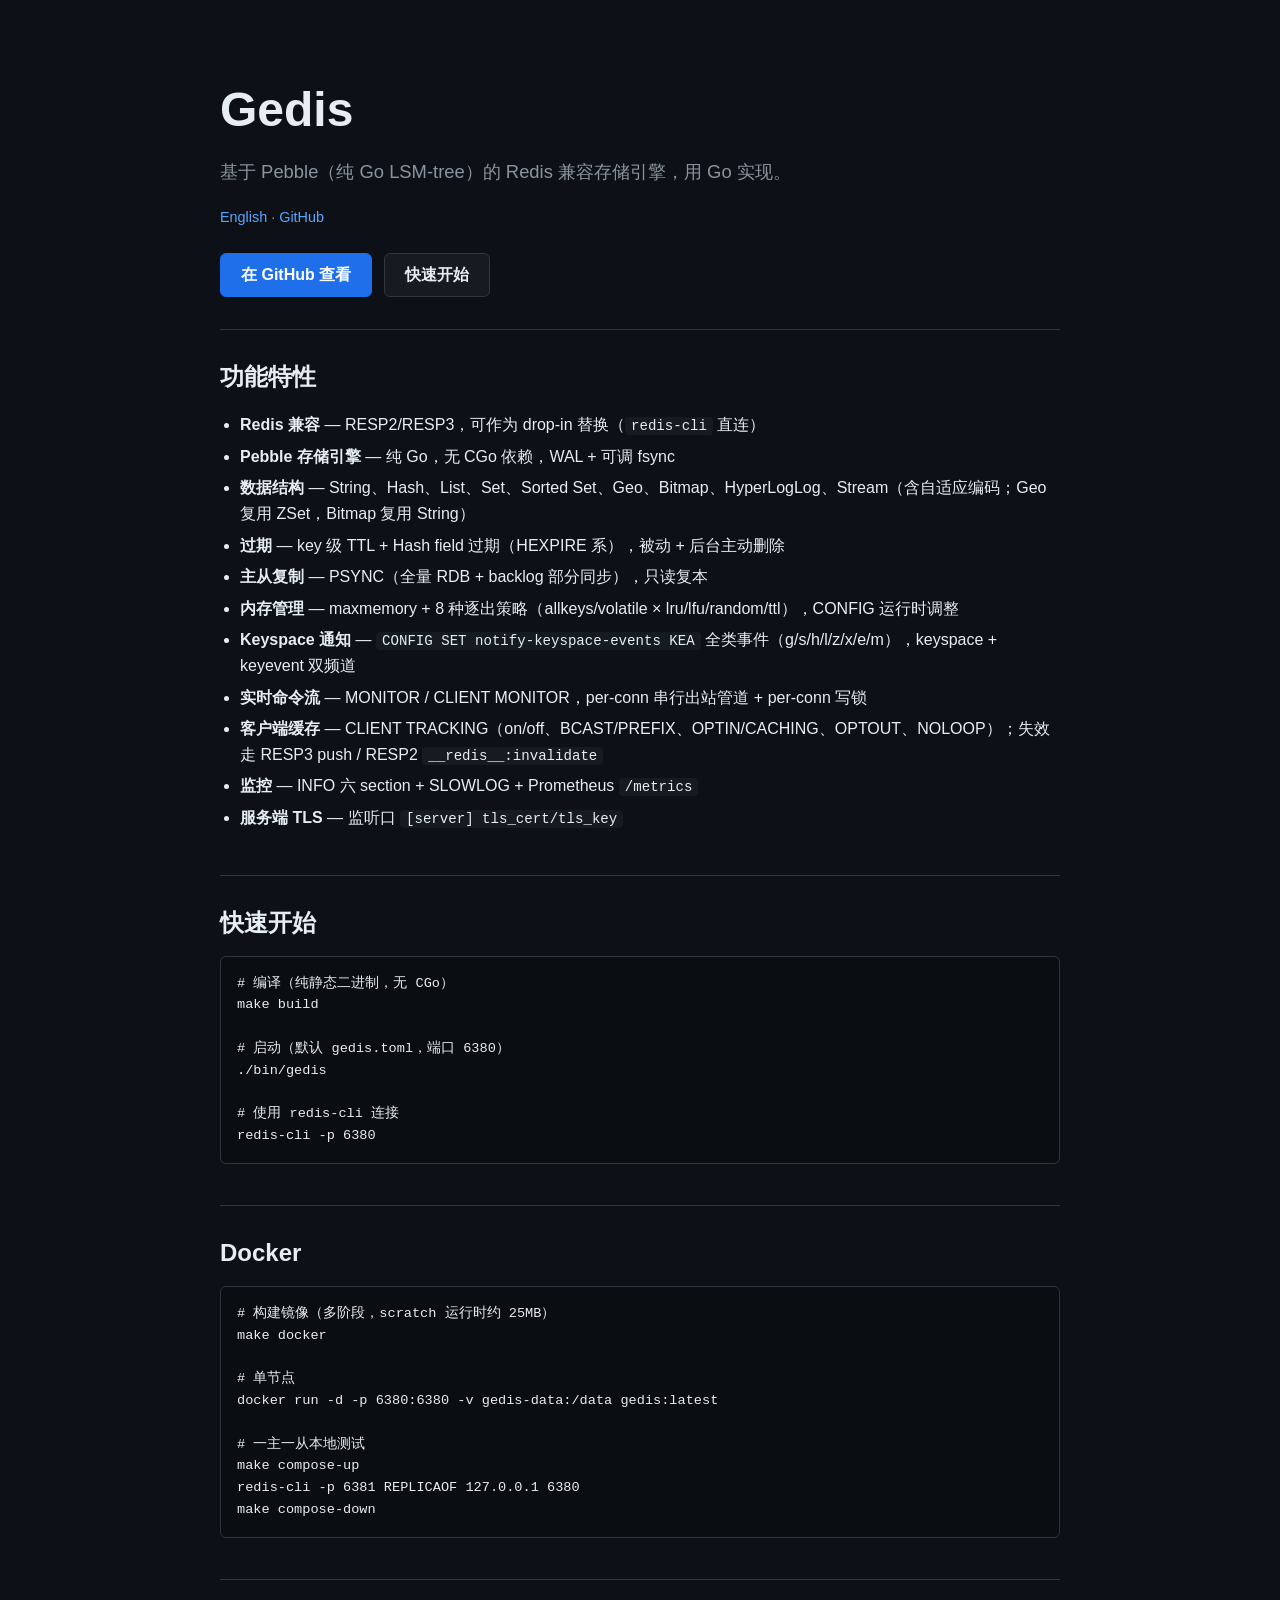
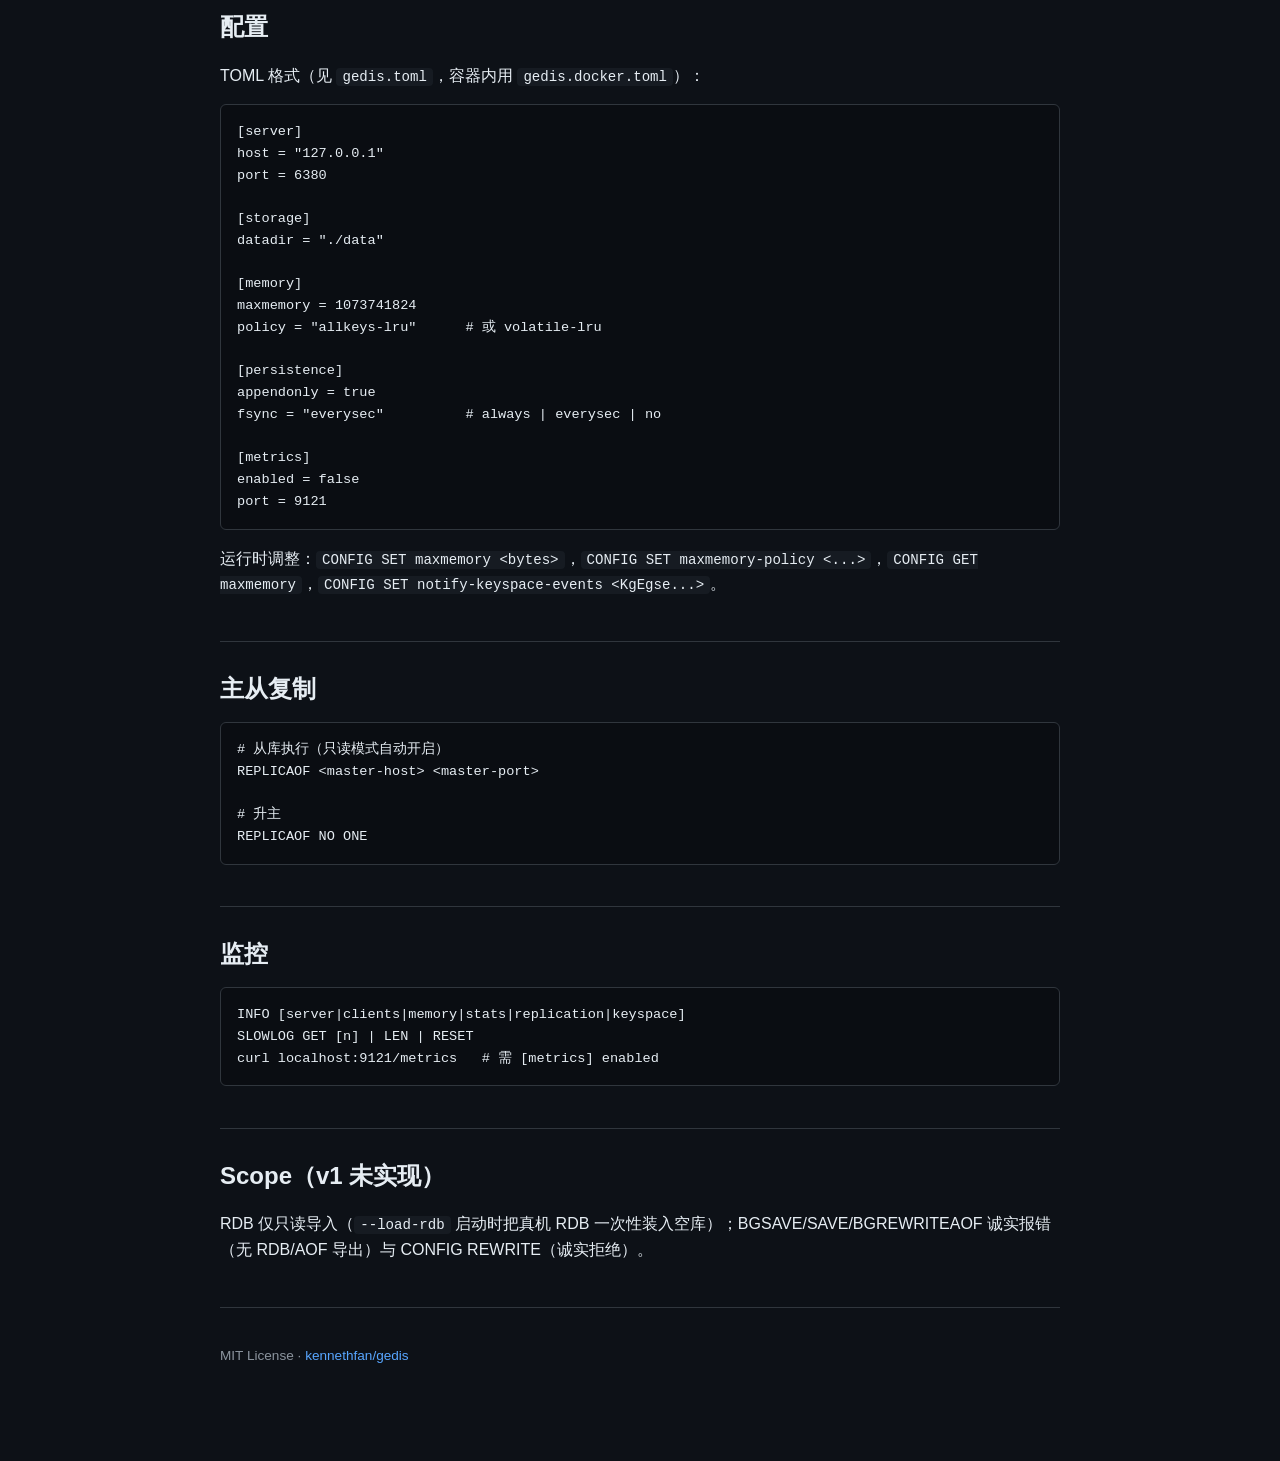
==== website/zh-CN.html @ 024cc42e "docs: add bilingual static website with GitHub Pages deploy workflow" ====
<!DOCTYPE html>
<html lang="zh-CN">
<head>
<meta charset="utf-8">
<meta name="viewport" content="width=device-width, initial-scale=1">
<title>Gedis — 基于 Go 的 Redis 兼容存储引擎</title>
<link rel="stylesheet" href="styles.css">
</head>
<body>
<div class="wrap">

<header class="hero">
<h1>Gedis</h1>
<p class="tagline">基于 Pebble（纯 Go LSM-tree）的 Redis 兼容存储引擎，用 Go 实现。</p>
<nav class="lang"><a href="index.html">English</a> · <a href="https://github.com/kennethfan/gedis">GitHub</a></nav>
<div class="btn-row">
<a class="btn primary" href="https://github.com/kennethfan/gedis">在 GitHub 查看</a>
<a class="btn" href="#quick-start">快速开始</a>
</div>
</header>

<section>
<h2>功能特性</h2>
<ul class="features">
<li><strong>Redis 兼容</strong> — RESP2/RESP3，可作为 drop-in 替换（<code>redis-cli</code> 直连）</li>
<li><strong>Pebble 存储引擎</strong> — 纯 Go，无 CGo 依赖，WAL + 可调 fsync</li>
<li><strong>数据结构</strong> — String、Hash、List、Set、Sorted Set、Geo、Bitmap、HyperLogLog、Stream（含自适应编码；Geo 复用 ZSet，Bitmap 复用 String）</li>
<li><strong>过期</strong> — key 级 TTL + Hash field 过期（HEXPIRE 系），被动 + 后台主动删除</li>
<li><strong>主从复制</strong> — PSYNC（全量 RDB + backlog 部分同步），只读复本</li>
<li><strong>内存管理</strong> — maxmemory + 8 种逐出策略（allkeys/volatile × lru/lfu/random/ttl），CONFIG 运行时调整</li>
<li><strong>Keyspace 通知</strong> — <code>CONFIG SET notify-keyspace-events KEA</code> 全类事件（g/s/h/l/z/x/e/m），keyspace + keyevent 双频道</li>
<li><strong>实时命令流</strong> — MONITOR / CLIENT MONITOR，per-conn 串行出站管道 + per-conn 写锁</li>
<li><strong>客户端缓存</strong> — CLIENT TRACKING（on/off、BCAST/PREFIX、OPTIN/CACHING、OPTOUT、NOLOOP）；失效走 RESP3 push / RESP2 <code>__redis__:invalidate</code></li>
<li><strong>监控</strong> — INFO 六 section + SLOWLOG + Prometheus <code>/metrics</code></li>
<li><strong>服务端 TLS</strong> — 监听口 <code>[server] tls_cert/tls_key</code></li>
</ul>
</section>

<section id="quick-start">
<h2>快速开始</h2>
<pre><code># 编译（纯静态二进制，无 CGo）
make build

# 启动（默认 gedis.toml，端口 6380）
./bin/gedis

# 使用 redis-cli 连接
redis-cli -p 6380</code></pre>
</section>

<section>
<h2>Docker</h2>
<pre><code># 构建镜像（多阶段，scratch 运行时约 25MB）
make docker

# 单节点
docker run -d -p 6380:6380 -v gedis-data:/data gedis:latest

# 一主一从本地测试
make compose-up
redis-cli -p 6381 REPLICAOF 127.0.0.1 6380
make compose-down</code></pre>
</section>

<section>
<h2>配置</h2>
<p>TOML 格式（见 <code>gedis.toml</code>，容器内用 <code>gedis.docker.toml</code>）：</p>
<pre><code>[server]
host = "127.0.0.1"
port = 6380

[storage]
datadir = "./data"

[memory]
maxmemory = 1073741824
policy = "allkeys-lru"      # 或 volatile-lru

[persistence]
appendonly = true
fsync = "everysec"          # always | everysec | no

[metrics]
enabled = false
port = 9121</code></pre>
<p>运行时调整：<code>CONFIG SET maxmemory &lt;bytes&gt;</code>，<code>CONFIG SET maxmemory-policy &lt;...&gt;</code>，<code>CONFIG GET maxmemory</code>，<code>CONFIG SET notify-keyspace-events &lt;KgEgse...&gt;</code>。</p>
</section>

<section>
<h2>主从复制</h2>
<pre><code># 从库执行（只读模式自动开启）
REPLICAOF &lt;master-host&gt; &lt;master-port&gt;

# 升主
REPLICAOF NO ONE</code></pre>
</section>

<section>
<h2>监控</h2>
<pre><code>INFO [server|clients|memory|stats|replication|keyspace]
SLOWLOG GET [n] | LEN | RESET
curl localhost:9121/metrics   # 需 [metrics] enabled</code></pre>
</section>

<section>
<h2>Scope（v1 未实现）</h2>
<p>RDB 仅只读导入（<code>--load-rdb</code> 启动时把真机 RDB 一次性装入空库）；BGSAVE/SAVE/BGREWRITEAOF 诚实报错（无 RDB/AOF 导出）与 CONFIG REWRITE（诚实拒绝）。</p>
</section>

<footer>
<p>MIT License · <a href="https://github.com/kennethfan/gedis">kennethfan/gedis</a></p>
</footer>

</div>
</body>
</html>
---- website/styles.css ----
:root {
  --bg: #0d1117;
  --panel: #161b22;
  --border: #30363d;
  --text: #e6edf3;
  --muted: #8b949e;
  --accent: #58a6ff;
  --code-bg: #0a0d12;
}

* { box-sizing: border-box; }

body {
  margin: 0;
  background: var(--bg);
  color: var(--text);
  font-family: -apple-system, BlinkMacSystemFont, "Segoe UI", Helvetica, Arial, sans-serif;
  line-height: 1.6;
}

a { color: var(--accent); text-decoration: none; }
a:hover { text-decoration: underline; }

.wrap { max-width: 880px; margin: 0 auto; padding: 0 20px 80px; }

header.hero {
  padding: 72px 0 32px;
  border-bottom: 1px solid var(--border);
}

header.hero h1 { font-size: 3rem; margin: 0 0 8px; }
header.hero p.tagline { color: var(--muted); font-size: 1.15rem; margin: 0 0 20px; }

nav.lang { font-size: 0.9rem; color: var(--muted); margin-bottom: 24px; }

.btn-row { display: flex; gap: 12px; flex-wrap: wrap; }

.btn {
  display: inline-block;
  padding: 8px 20px;
  border: 1px solid var(--border);
  border-radius: 6px;
  background: var(--panel);
  color: var(--text);
  font-weight: 600;
}
.btn.primary { background: #1f6feb; border-color: #1f6feb; color: #fff; }
.btn:hover { text-decoration: none; filter: brightness(1.15); }

section { padding: 28px 0; border-bottom: 1px solid var(--border); }
section:last-child { border-bottom: none; }
h2 { font-size: 1.5rem; margin: 0 0 12px; }
ul.features { padding-left: 20px; }
ul.features li { margin: 6px 0; }

pre {
  background: var(--code-bg);
  border: 1px solid var(--border);
  border-radius: 6px;
  padding: 16px;
  overflow-x: auto;
  font-size: 0.85rem;
}
code { font-family: ui-monospace, SFMono-Regular, Menlo, Consolas, monospace; }
p code, li code { background: var(--panel); padding: 1px 6px; border-radius: 4px; font-size: 0.88em; }

footer { color: var(--muted); font-size: 0.85rem; padding-top: 24px; }

@media (max-width: 600px) {
  header.hero h1 { font-size: 2.2rem; }
}
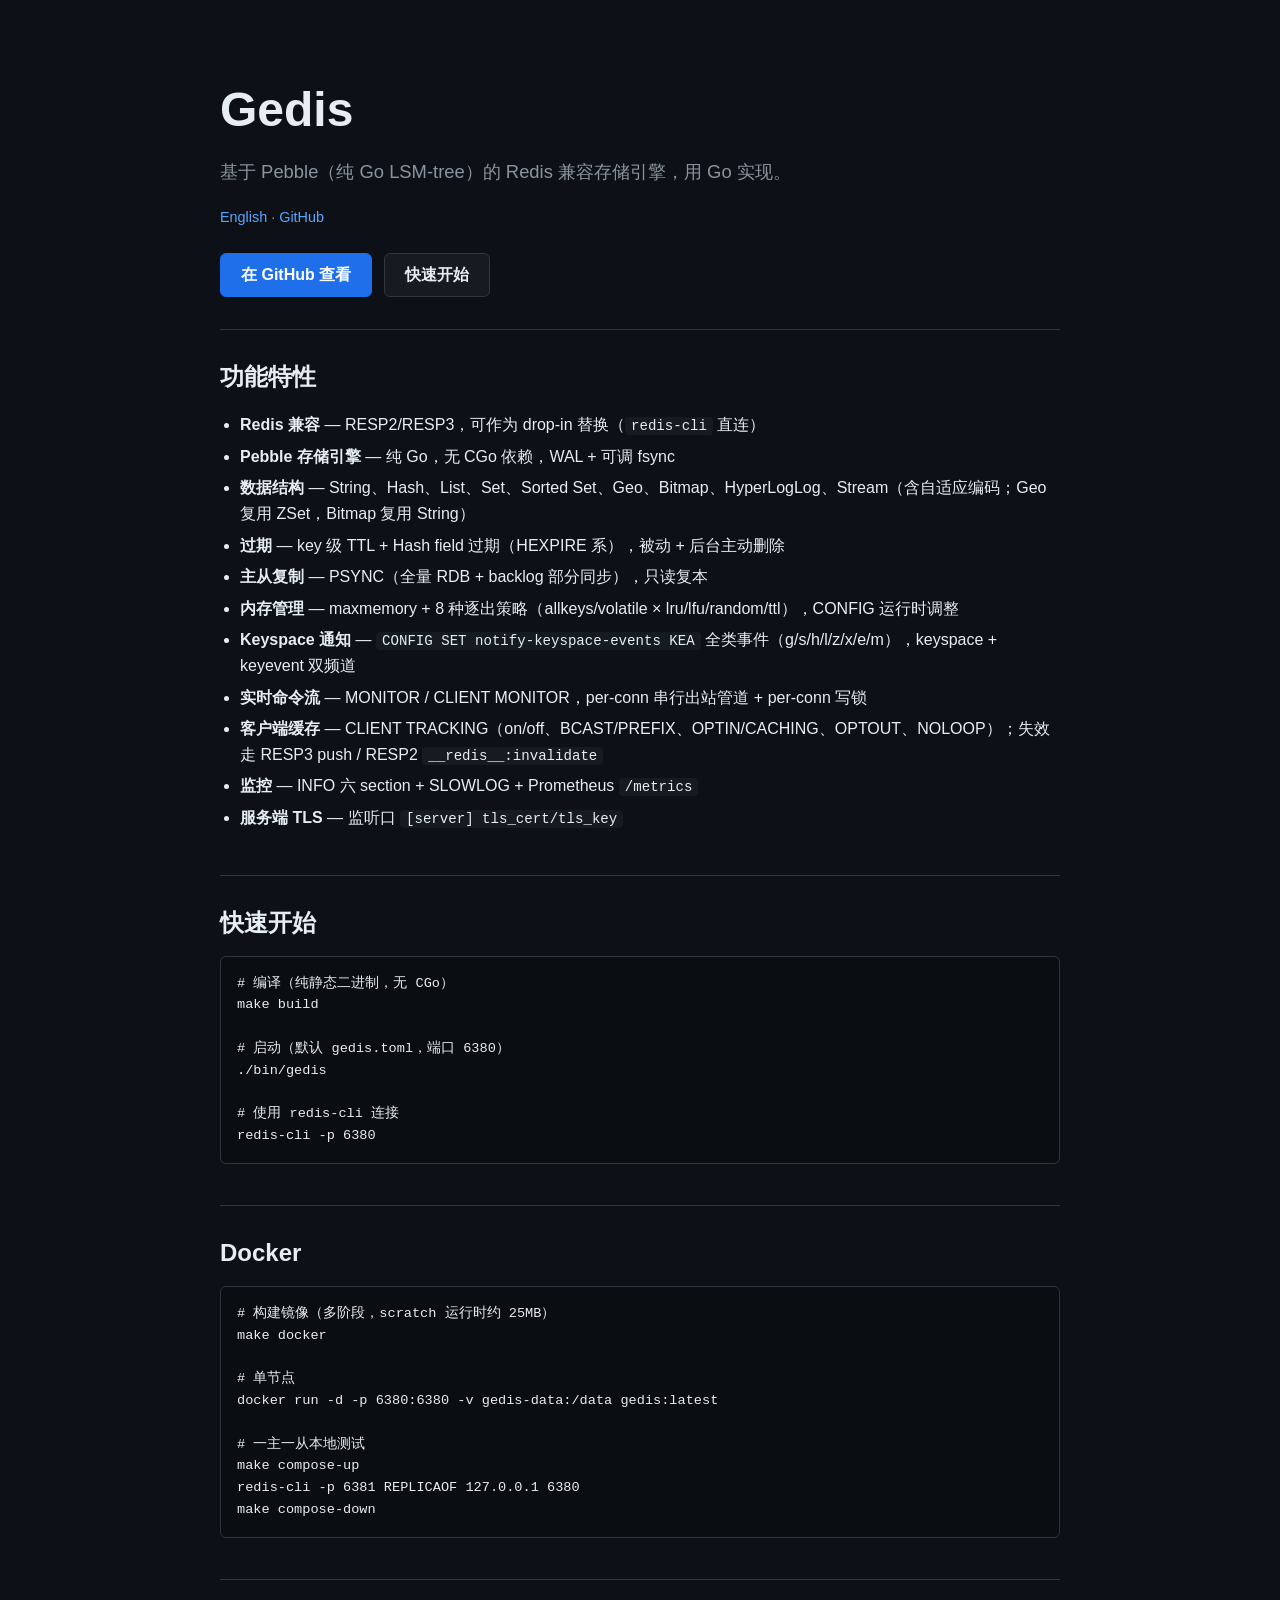
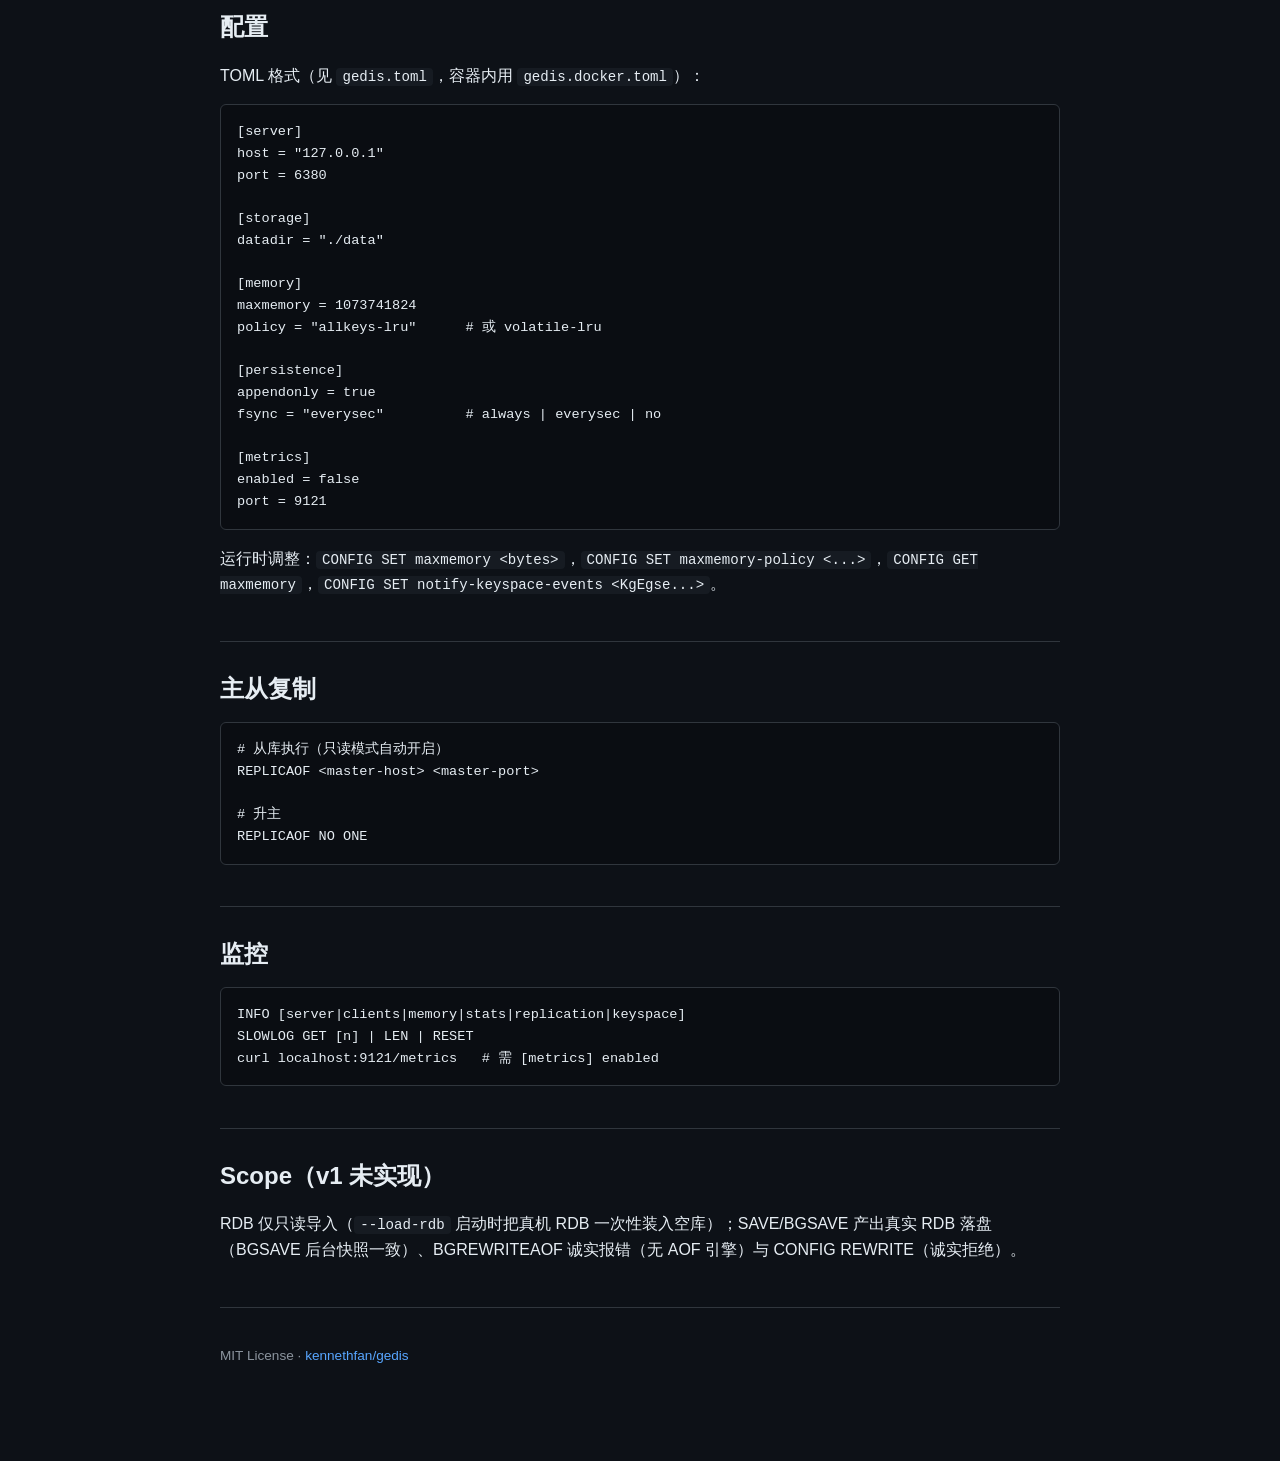
==== commit 6f024c7a: "Phase 10 P2：RDB 导出 + SAVE/BGSAVE 接线，路线图全收官 P2a（RDB 导出）：internal/rdb/export.go 七类型编码器 （string/list/se" ====
--- a/website/zh-CN.html
+++ b/website/zh-CN.html
@@ -104,7 +104,7 @@
 
 <section>
 <h2>Scope（v1 未实现）</h2>
-<p>RDB 仅只读导入（<code>--load-rdb</code> 启动时把真机 RDB 一次性装入空库）；BGSAVE/SAVE/BGREWRITEAOF 诚实报错（无 RDB/AOF 导出）与 CONFIG REWRITE（诚实拒绝）。</p>
+<p>RDB 仅只读导入（<code>--load-rdb</code> 启动时把真机 RDB 一次性装入空库）；SAVE/BGSAVE 产出真实 RDB 落盘（BGSAVE 后台快照一致）、BGREWRITEAOF 诚实报错（无 AOF 引擎）与 CONFIG REWRITE（诚实拒绝）。</p>
 </section>
 
 <footer>
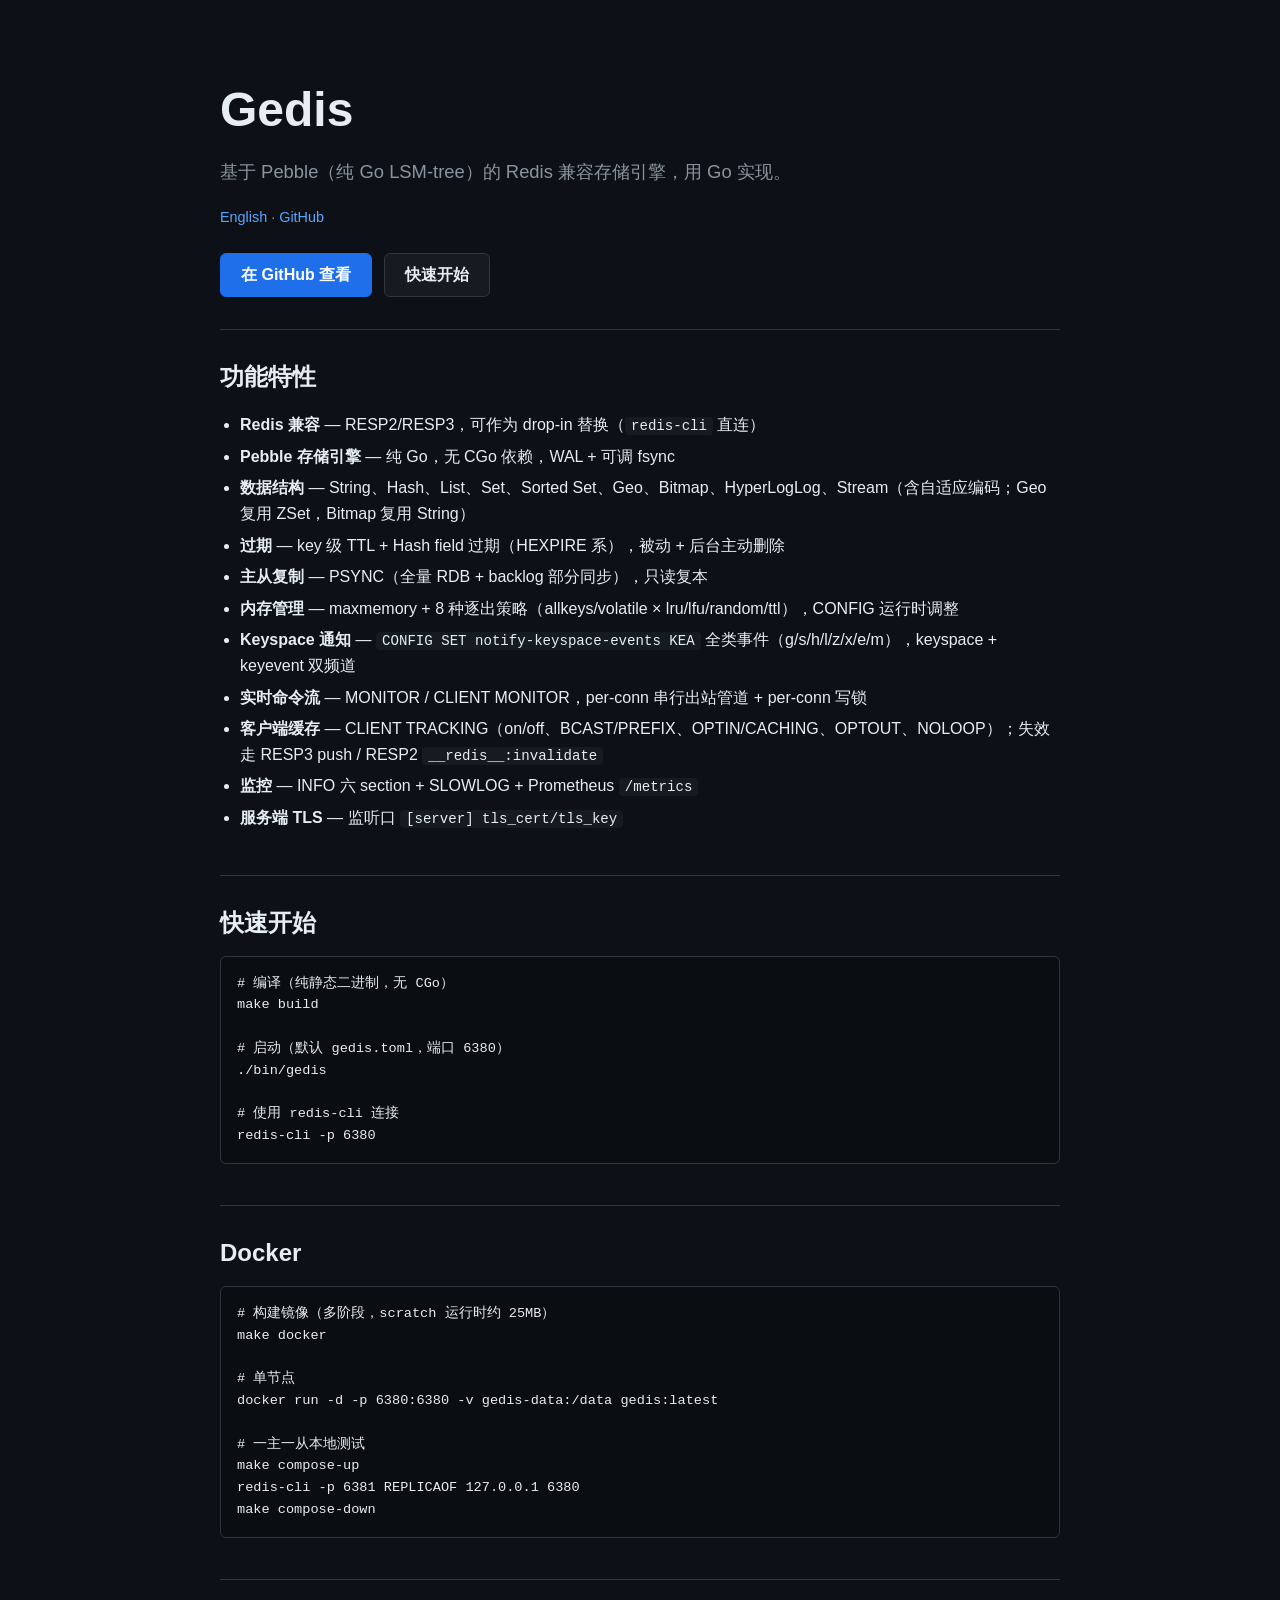
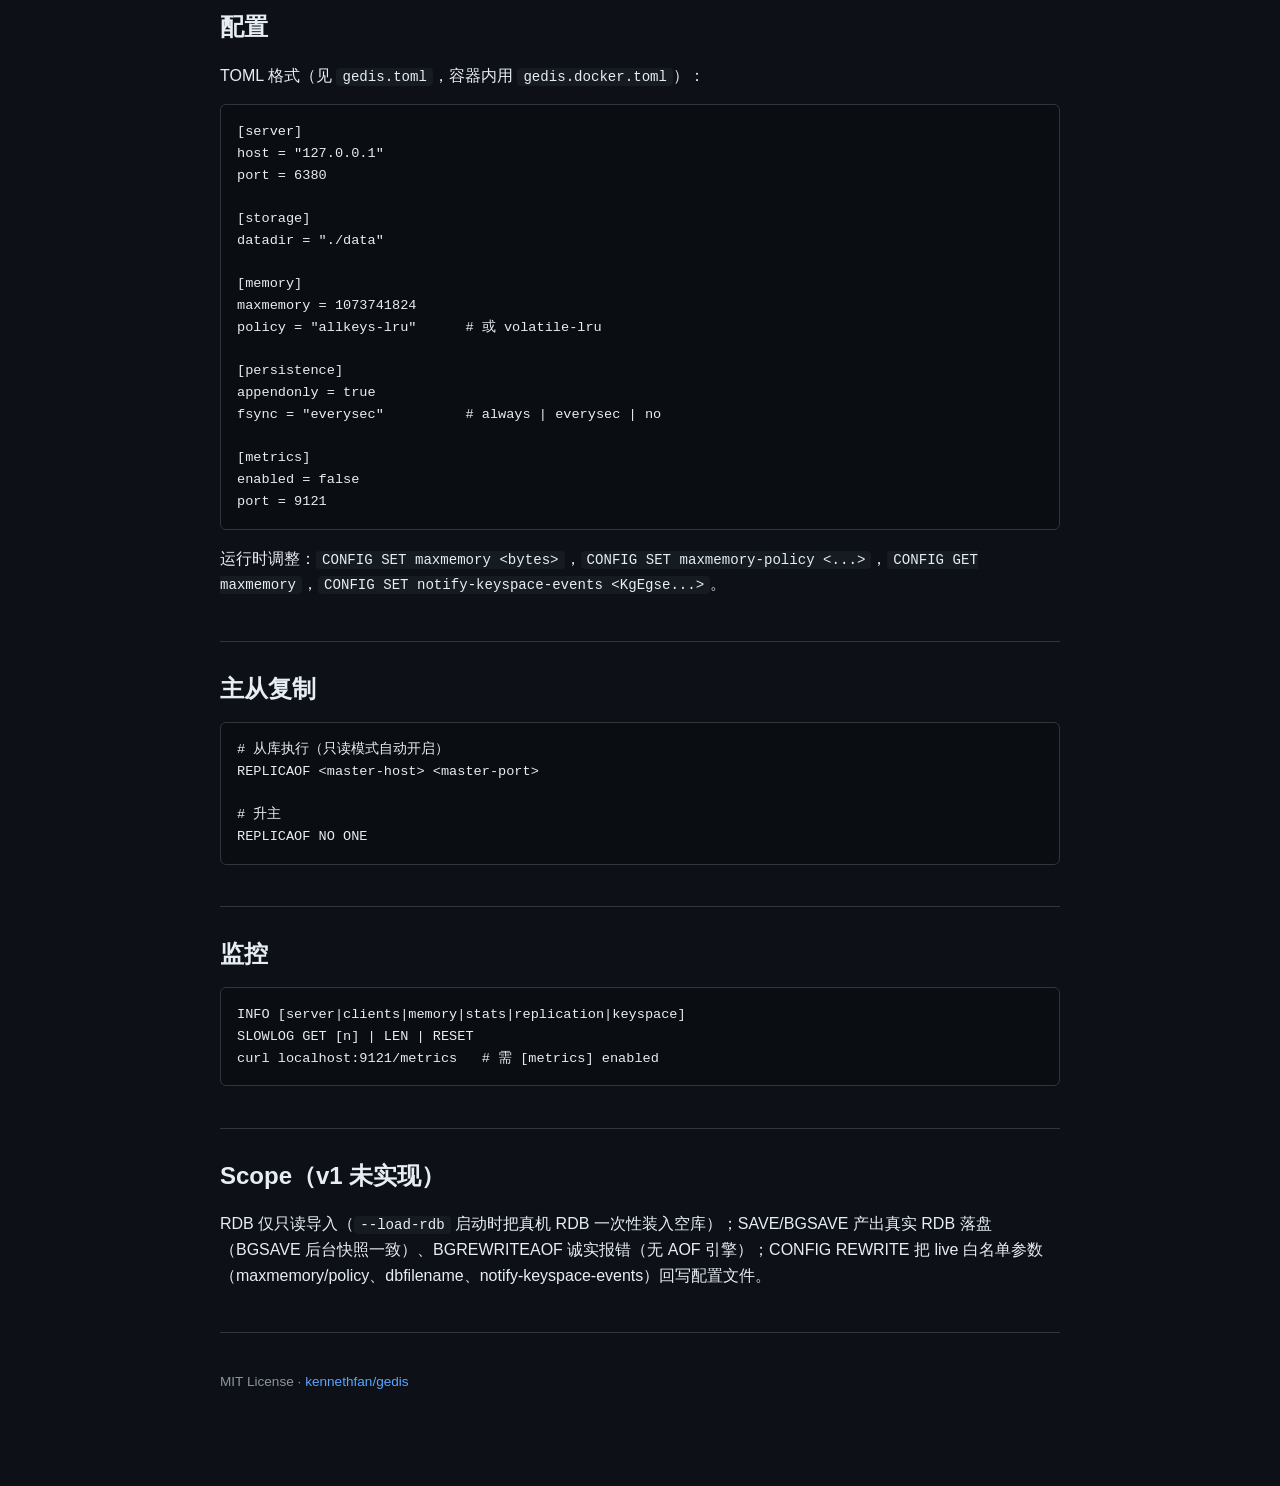
==== commit 7453dbc9: "CONFIG REWRITE 转正：live 值回写 TOML + [notify] 小节" ====
--- a/website/zh-CN.html
+++ b/website/zh-CN.html
@@ -104,7 +104,7 @@
 
 <section>
 <h2>Scope（v1 未实现）</h2>
-<p>RDB 仅只读导入（<code>--load-rdb</code> 启动时把真机 RDB 一次性装入空库）；SAVE/BGSAVE 产出真实 RDB 落盘（BGSAVE 后台快照一致）、BGREWRITEAOF 诚实报错（无 AOF 引擎）与 CONFIG REWRITE（诚实拒绝）。</p>
+<p>RDB 仅只读导入（<code>--load-rdb</code> 启动时把真机 RDB 一次性装入空库）；SAVE/BGSAVE 产出真实 RDB 落盘（BGSAVE 后台快照一致）、BGREWRITEAOF 诚实报错（无 AOF 引擎）；CONFIG REWRITE 把 live 白名单参数（maxmemory/policy、dbfilename、notify-keyspace-events）回写配置文件。</p>
 </section>
 
 <footer>
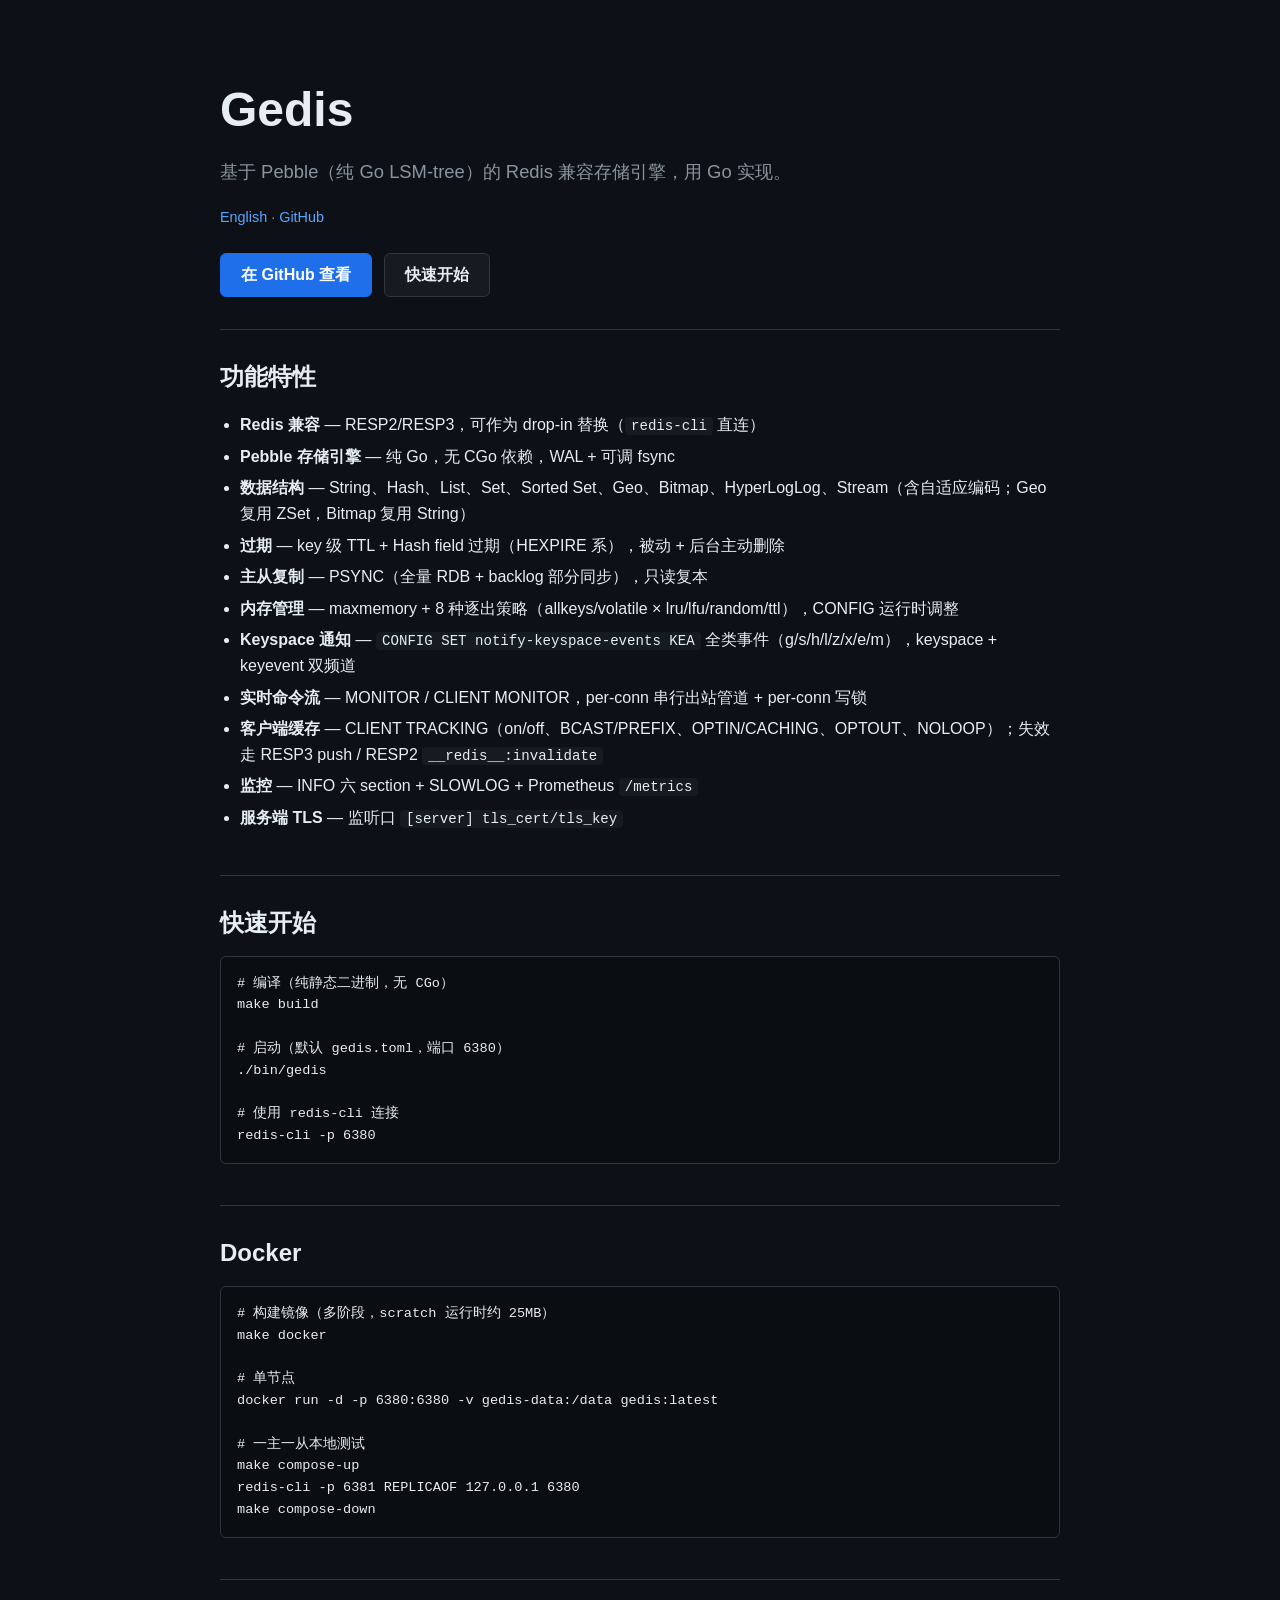
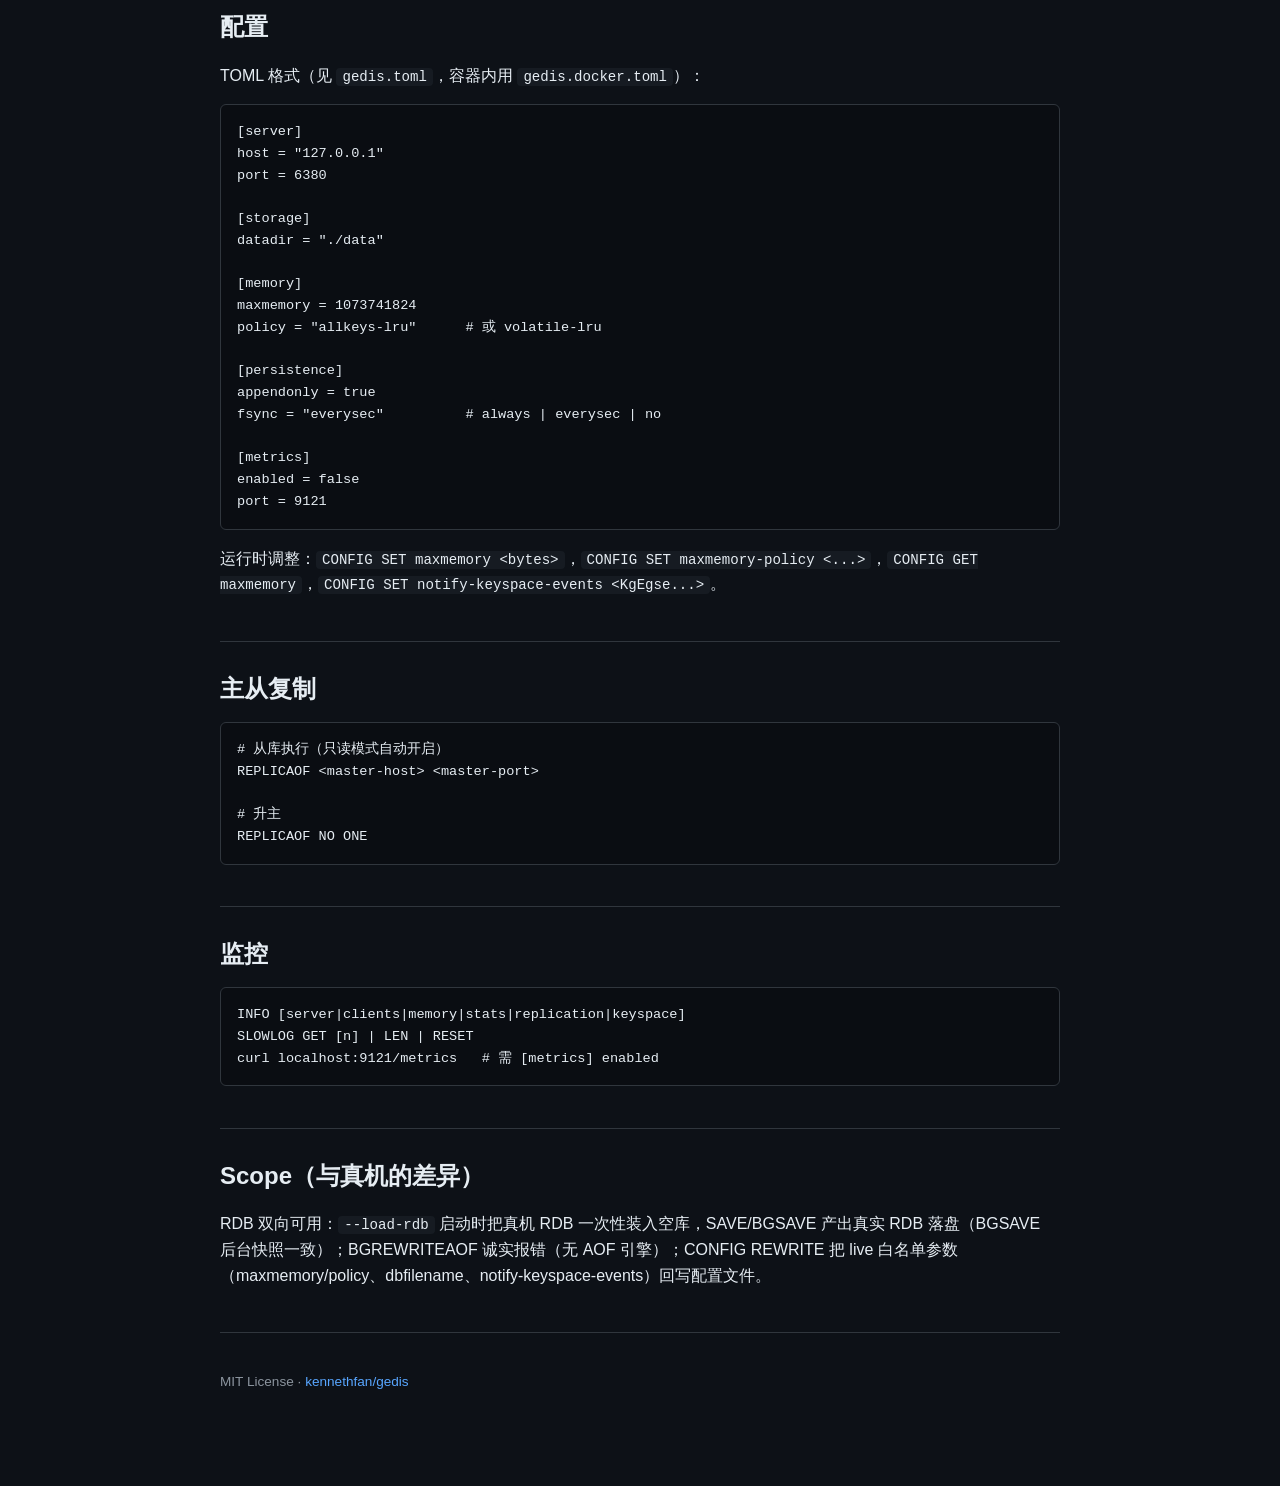
==== commit 66ad5510: "docs: Scope 节去过期措辞，RDB 改双向可用" ====
--- a/website/zh-CN.html
+++ b/website/zh-CN.html
@@ -103,8 +103,8 @@
 </section>
 
 <section>
-<h2>Scope（v1 未实现）</h2>
-<p>RDB 仅只读导入（<code>--load-rdb</code> 启动时把真机 RDB 一次性装入空库）；SAVE/BGSAVE 产出真实 RDB 落盘（BGSAVE 后台快照一致）、BGREWRITEAOF 诚实报错（无 AOF 引擎）；CONFIG REWRITE 把 live 白名单参数（maxmemory/policy、dbfilename、notify-keyspace-events）回写配置文件。</p>
+<h2>Scope（与真机的差异）</h2>
+<p>RDB 双向可用：<code>--load-rdb</code> 启动时把真机 RDB 一次性装入空库，SAVE/BGSAVE 产出真实 RDB 落盘（BGSAVE 后台快照一致）；BGREWRITEAOF 诚实报错（无 AOF 引擎）；CONFIG REWRITE 把 live 白名单参数（maxmemory/policy、dbfilename、notify-keyspace-events）回写配置文件。</p>
 </section>
 
 <footer>
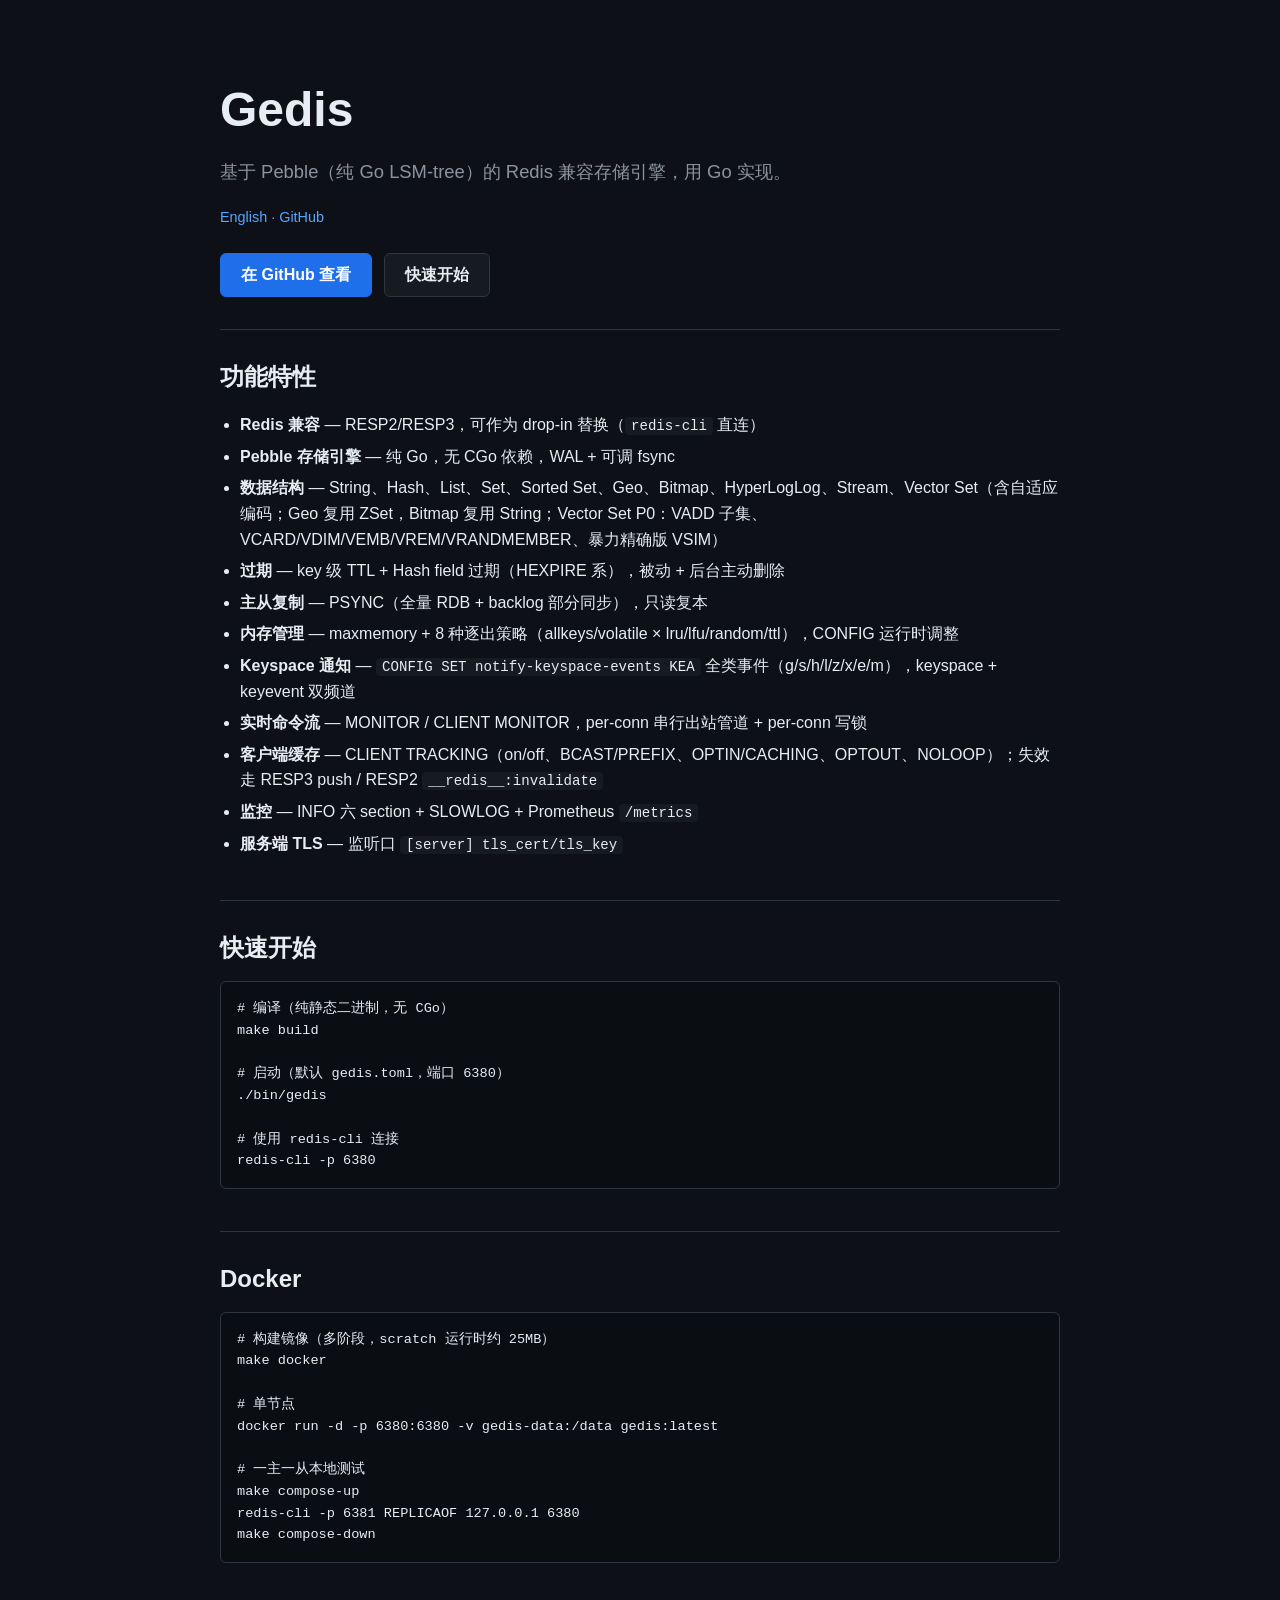
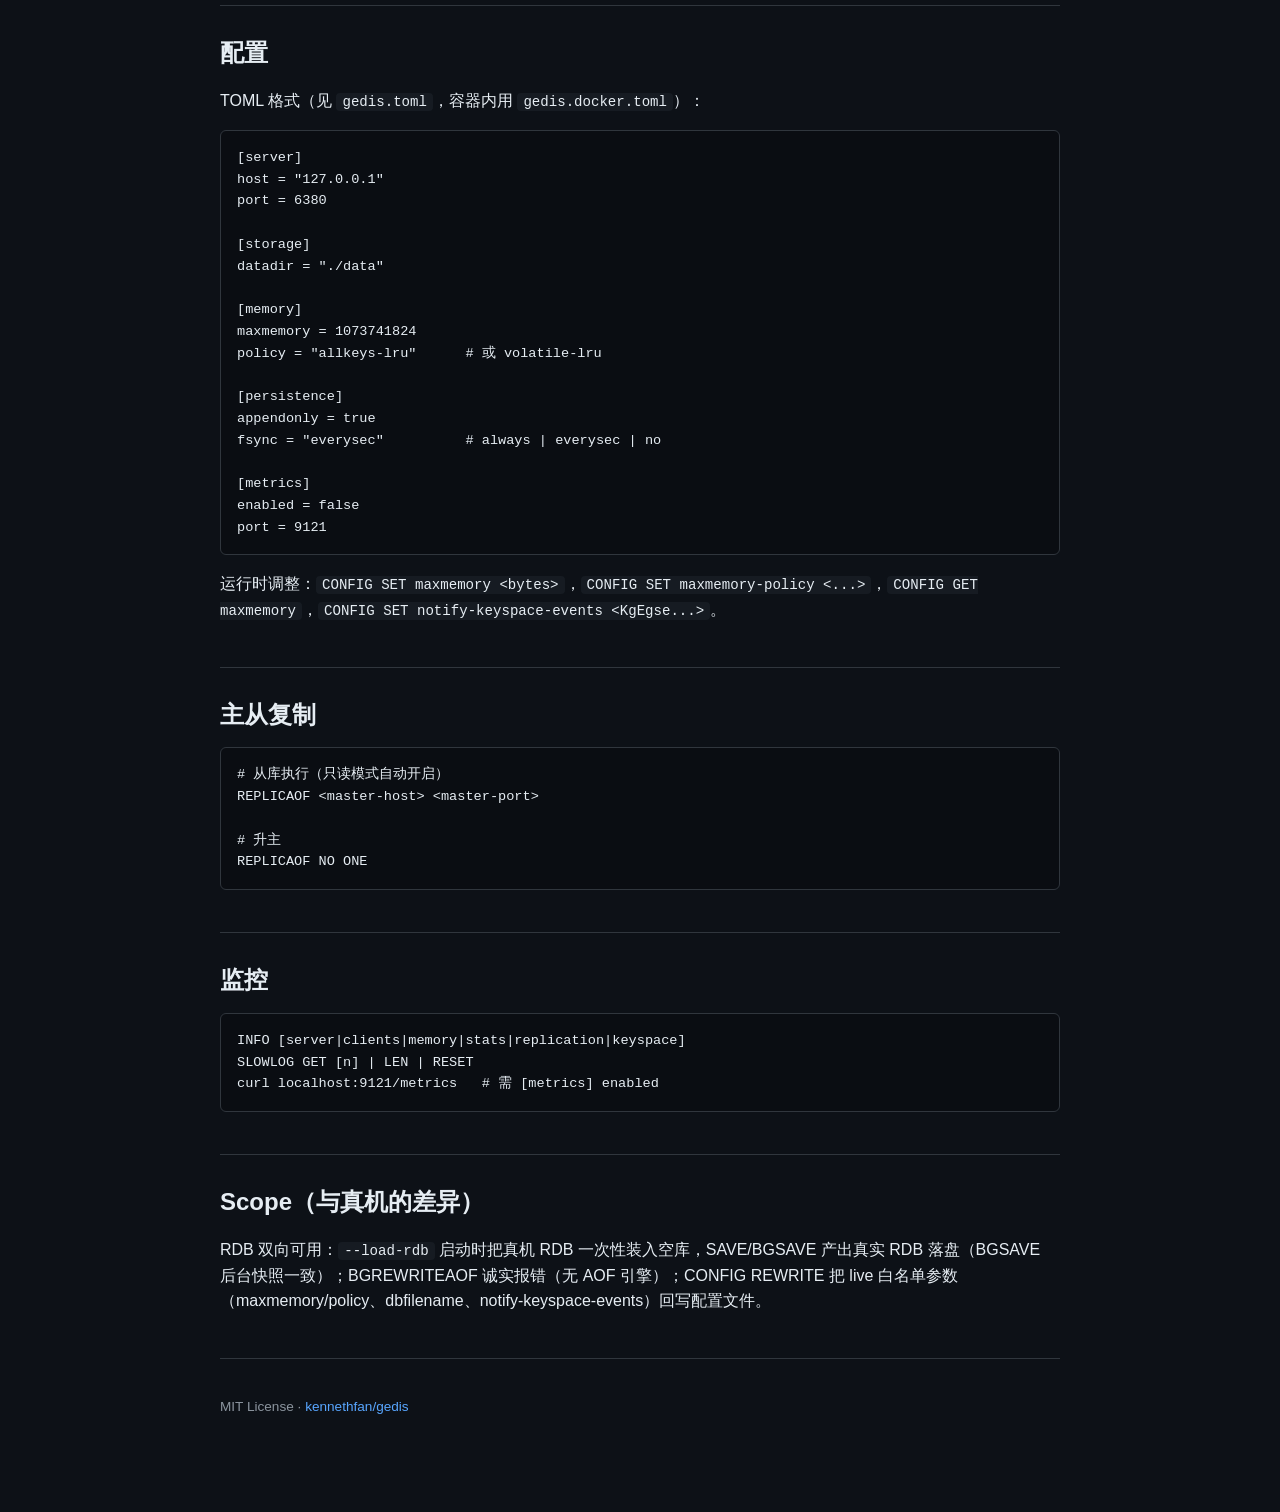
==== commit 2a2c7f75: "docs: P1 paused note + Vector Set enum in 5 files" ====
--- a/website/zh-CN.html
+++ b/website/zh-CN.html
@@ -24,7 +24,7 @@
 <ul class="features">
 <li><strong>Redis 兼容</strong> — RESP2/RESP3，可作为 drop-in 替换（<code>redis-cli</code> 直连）</li>
 <li><strong>Pebble 存储引擎</strong> — 纯 Go，无 CGo 依赖，WAL + 可调 fsync</li>
-<li><strong>数据结构</strong> — String、Hash、List、Set、Sorted Set、Geo、Bitmap、HyperLogLog、Stream（含自适应编码；Geo 复用 ZSet，Bitmap 复用 String）</li>
+<li><strong>数据结构</strong> — String、Hash、List、Set、Sorted Set、Geo、Bitmap、HyperLogLog、Stream、Vector Set（含自适应编码；Geo 复用 ZSet，Bitmap 复用 String；Vector Set P0：VADD 子集、VCARD/VDIM/VEMB/VREM/VRANDMEMBER、暴力精确版 VSIM）</li>
 <li><strong>过期</strong> — key 级 TTL + Hash field 过期（HEXPIRE 系），被动 + 后台主动删除</li>
 <li><strong>主从复制</strong> — PSYNC（全量 RDB + backlog 部分同步），只读复本</li>
 <li><strong>内存管理</strong> — maxmemory + 8 种逐出策略（allkeys/volatile × lru/lfu/random/ttl），CONFIG 运行时调整</li>
